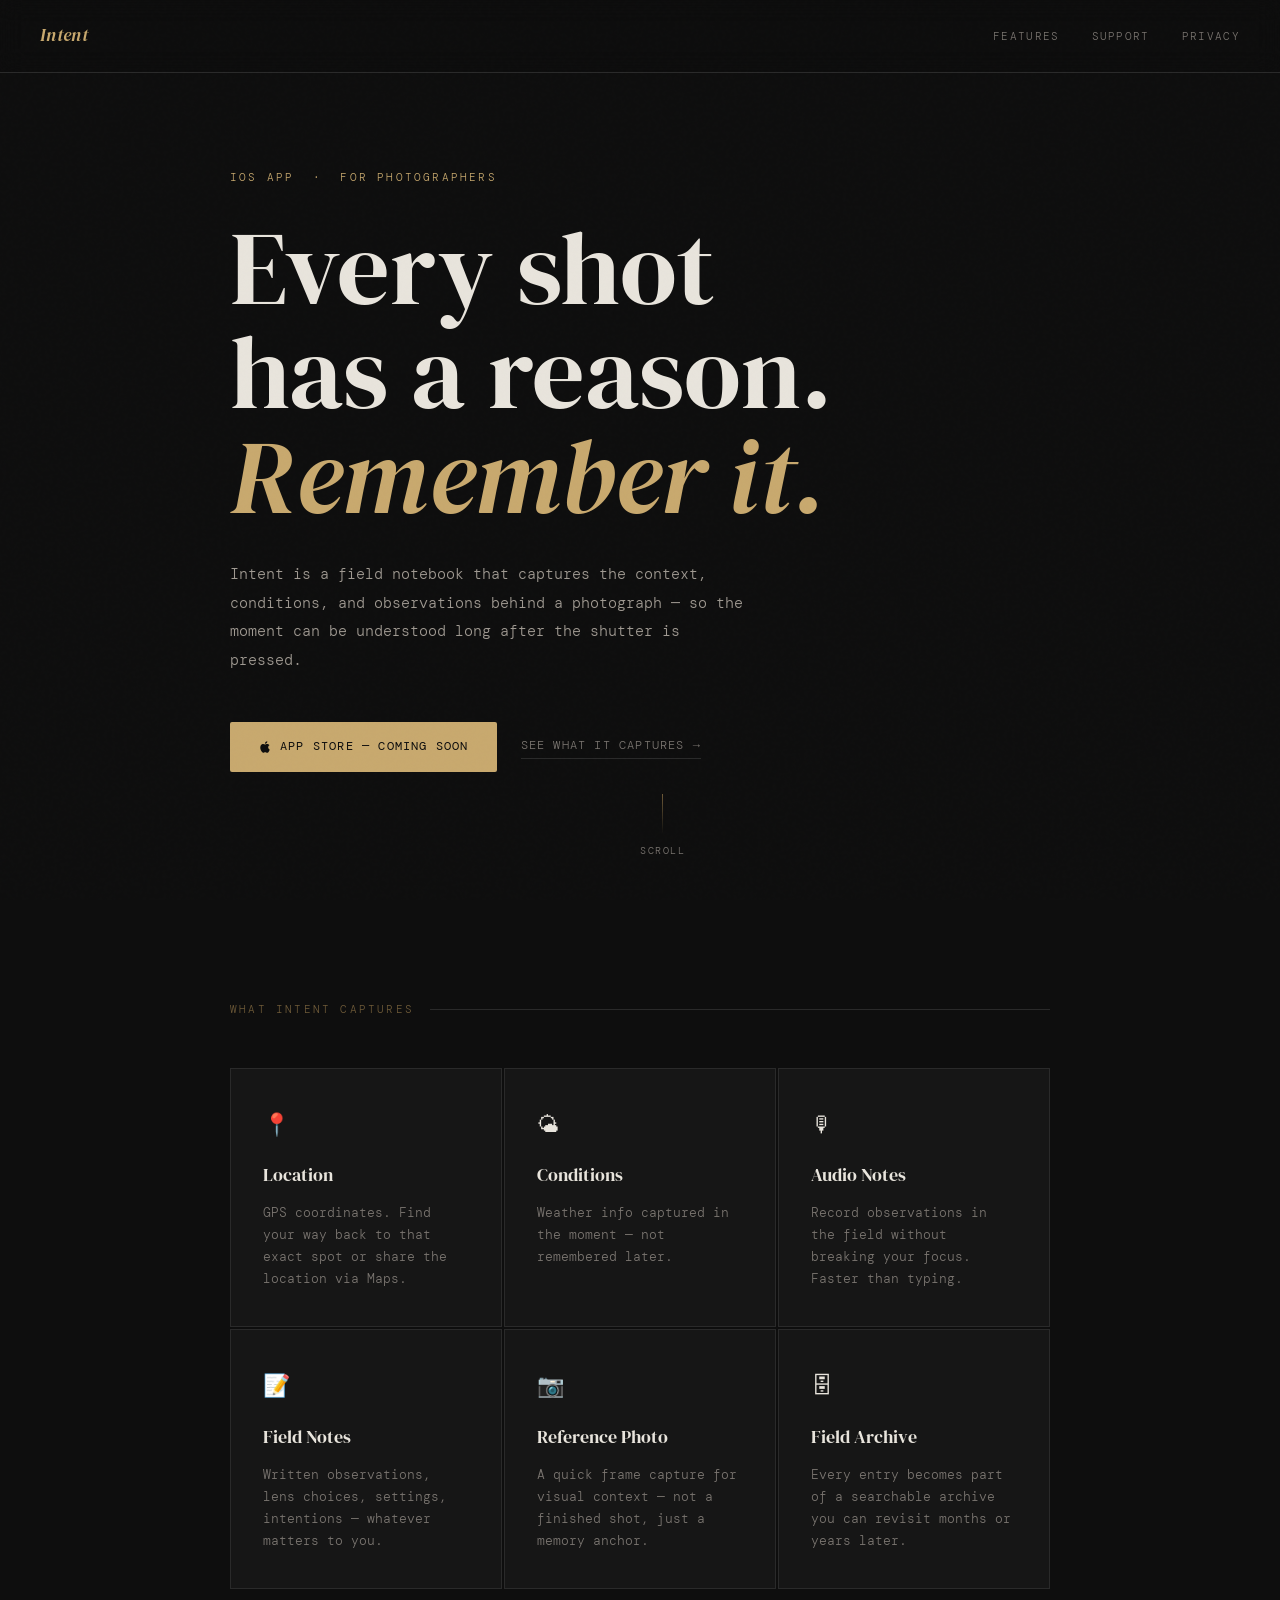
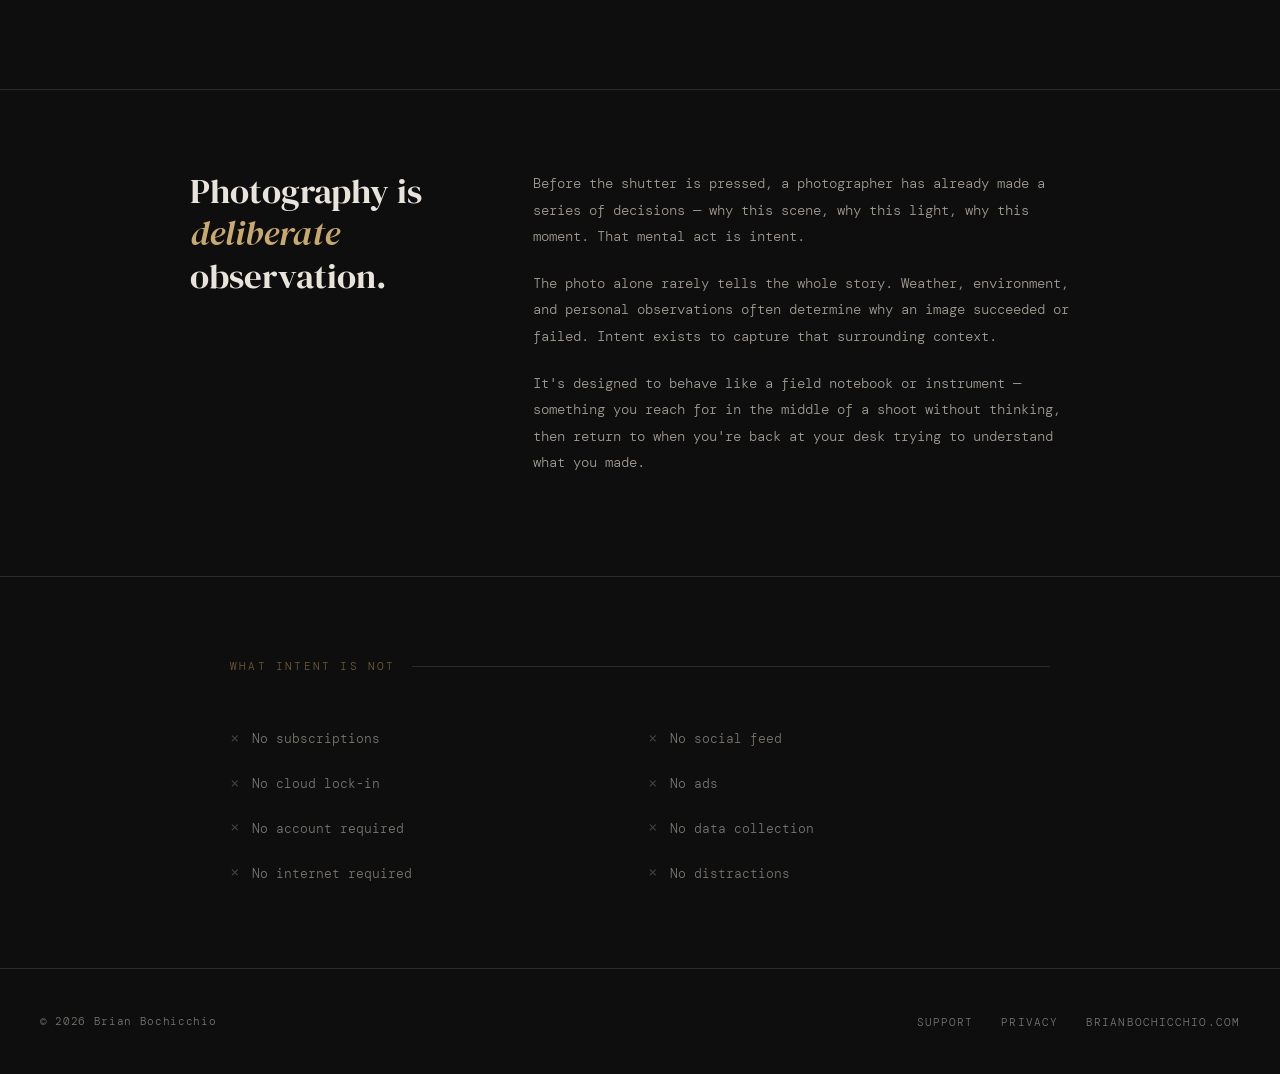
==== index.html @ 33f80969 "Initial commit" ====
<!DOCTYPE html>
<html lang="en">
<head>
  <meta charset="UTF-8" />
  <meta name="viewport" content="width=device-width, initial-scale=1.0" />
  <title>Intent — A Photographer's Companion</title>
  <meta name="description" content="Intent is a field notebook for photographers that captures the context, conditions, and observations behind a photograph." />
  <link rel="preconnect" href="https://fonts.googleapis.com" />
  <link rel="preconnect" href="https://fonts.gstatic.com" crossorigin />
  <link href="https://fonts.googleapis.com/css2?family=DM+Serif+Display:ital@0;1&family=DM+Mono:wght@300;400&display=swap" rel="stylesheet" />
  <link rel="stylesheet" href="style.css" />
</head>
<body>

  <nav>
    <a href="/" class="nav-logo"><em>Intent</em></a>
    <ul class="nav-links">
      <li><a href="#features">Features</a></li>
      <li><a href="support.html">Support</a></li>
      <li><a href="privacy.html">Privacy</a></li>
    </ul>
  </nav>

  <section class="hero">
    <p class="eyebrow">iOS App &nbsp;·&nbsp; For Photographers</p>
    <h1>Every shot<br>has a reason.<br><em>Remember it.</em></h1>
    <p class="hero-sub">Intent is a field notebook that captures the context, conditions, and observations behind a photograph — so the moment can be understood long after the shutter is pressed.</p>
    <div class="cta-row">
      <a href="#" class="btn-primary">
        <svg width="14" height="14" viewBox="0 0 24 24" fill="currentColor"><path d="M18.71 19.5c-.83 1.24-1.71 2.45-3.05 2.47-1.34.03-1.77-.79-3.29-.79-1.53 0-2 .77-3.27.82-1.31.05-2.3-1.32-3.14-2.53C4.25 17 2.94 12.45 4.7 9.39c.87-1.52 2.43-2.48 4.12-2.51 1.28-.02 2.5.87 3.29.87.78 0 2.26-1.07 3.8-.91.65.03 2.47.26 3.64 1.98-.09.06-2.17 1.28-2.15 3.81.03 3.02 2.65 4.03 2.68 4.04-.03.07-.42 1.44-1.38 2.83M13 3.5c.73-.83 1.94-1.46 2.94-1.5.13 1.17-.34 2.35-1.04 3.19-.69.85-1.83 1.51-2.95 1.42-.15-1.15.41-2.35 1.05-3.11z"/></svg>
        App Store — Coming Soon
      </a>
      <a href="#features" class="btn-ghost">See what it captures →</a>
    </div>
    <div class="scroll-hint">
      <div class="scroll-line"></div>
      <span>Scroll</span>
    </div>
  </section>

  <section class="section" id="features">
    <p class="section-label">What Intent captures</p>
    <div class="features-grid">
      <div class="feature">
        <span class="feature-icon">📍</span>
        <h3>Location</h3>
        <p>GPS coordinates. Find your way back to that exact spot or share the location via Maps. </p>
      </div>
      <div class="feature">
        <span class="feature-icon">🌤</span>
        <h3>Conditions</h3>
        <p>Weather info captured in the moment — not remembered later.</p>
      </div>
      <div class="feature">
        <span class="feature-icon">🎙</span>
        <h3>Audio Notes</h3>
        <p>Record observations in the field without breaking your focus. Faster than typing.</p>
      </div>
      <div class="feature">
        <span class="feature-icon">📝</span>
        <h3>Field Notes</h3>
        <p>Written observations, lens choices, settings, intentions — whatever matters to you.</p>
      </div>
      <div class="feature">
        <span class="feature-icon">📷</span>
        <h3>Reference Photo</h3>
        <p>A quick frame capture for visual context — not a finished shot, just a memory anchor.</p>
      </div>
      <div class="feature">
        <span class="feature-icon">🗄</span>
        <h3>Field Archive</h3>
        <p>Every entry becomes part of a searchable archive you can revisit months or years later.</p>
      </div>
    </div>
  </section>

  <div class="philosophy">
    <div class="philosophy-inner">
      <h2>Photography is<br><em>deliberate</em><br>observation.</h2>
      <div class="philosophy-body">
        <p>Before the shutter is pressed, a photographer has already made a series of decisions — why this scene, why this light, why this moment. That mental act is intent.</p>
        <p>The photo alone rarely tells the whole story. Weather, environment, and personal observations often determine why an image succeeded or failed. Intent exists to capture that surrounding context.</p>
        <p>It's designed to behave like a field notebook or instrument — something you reach for in the middle of a shoot without thinking, then return to when you're back at your desk trying to understand what you made.</p>
      </div>
    </div>
  </div>

  <div class="nobs">
    <p class="section-label">What Intent is not</p>
    <div class="nobs-grid">
      <div class="nobs-item">No subscriptions</div>
      <div class="nobs-item">No social feed</div>
      <div class="nobs-item">No cloud lock-in</div>
      <div class="nobs-item">No ads</div>
      <div class="nobs-item">No account required</div>
      <div class="nobs-item">No data collection</div>
      <div class="nobs-item">No internet required</div>
      <div class="nobs-item">No distractions</div>
    </div>
  </div>

  <footer>
    <span>© 2026 Brian Bochicchio</span>
    <ul class="footer-links">
      <li><a href="support.html">Support</a></li>
      <li><a href="privacy.html">Privacy</a></li>
      <li><a href="https://brianbochicchio.com">brianbochicchio.com</a></li>
    </ul>
  </footer>

</body>
</html>
---- style.css ----
/* =========================================================
   style.css — Intent App
   ========================================================= */

/* Reset */
*, *::before, *::after { box-sizing: border-box; margin: 0; padding: 0; }

/* Tokens */
:root {
  --bg:         #0e0e0e;
  --surface:    #161616;
  --border:     #2a2a2a;
  --text:       #e8e4dc;
  --muted:      #7a7570;
  --accent:     #c8a96e;
  --accent-dim: #6e5a38;
}

html { scroll-behavior: smooth; }

body {
  background: var(--bg);
  color: var(--text);
  font-family: 'DM Mono', monospace;
  font-weight: 300;
  font-size: 14px;
  line-height: 1.8;
  min-height: 100vh;
  overflow-x: hidden;
}

/* Grain overlay */
body::before {
  content: '';
  position: fixed;
  inset: 0;
  background-image: url("data:image/svg+xml,%3Csvg viewBox='0 0 256 256' xmlns='http://www.w3.org/2000/svg'%3E%3Cfilter id='n'%3E%3CfeTurbulence type='fractalNoise' baseFrequency='0.9' numOctaves='4' stitchTiles='stitch'/%3E%3C/filter%3E%3Crect width='100%25' height='100%25' filter='url(%23n)' opacity='0.04'/%3E%3C/svg%3E");
  pointer-events: none;
  z-index: 999;
  opacity: 0.35;
}

/* Navigation */
nav {
  position: fixed;
  top: 0; left: 0; right: 0;
  z-index: 100;
  display: flex;
  justify-content: space-between;
  align-items: center;
  padding: 20px 40px;
  background: rgba(14,14,14,0.85);
  backdrop-filter: blur(12px);
  border-bottom: 1px solid var(--border);
}

.nav-logo {
  font-family: 'DM Serif Display', serif;
  font-size: 1.1rem;
  color: var(--text);
  text-decoration: none;
  letter-spacing: 0.02em;
}

.nav-logo em { font-style: italic; color: var(--accent); }

.nav-links {
  display: flex;
  gap: 32px;
  list-style: none;
}

.nav-links a {
  font-size: 11px;
  letter-spacing: 0.12em;
  text-transform: uppercase;
  color: var(--muted);
  text-decoration: none;
  transition: color 0.2s;
}

.nav-links a:hover { color: var(--accent); }

/* Animations */
@keyframes fadeUp {
  from { opacity: 0; transform: translateY(16px); }
  to   { opacity: 1; transform: translateY(0); }
}

@keyframes scrollPulse {
  0%, 100% { opacity: 0.3; transform: scaleY(1); }
  50%       { opacity: 1;   transform: scaleY(1.1); }
}


/* =========================================================
   Homepage (index.html)
   ========================================================= */

.hero {
  position: relative;
  min-height: 100vh;
  display: flex;
  flex-direction: column;
  justify-content: center;
  padding: 120px 40px 80px;
  max-width: 900px;
  margin: 0 auto;
}

.hero .eyebrow {
  font-size: 11px;
  letter-spacing: 0.2em;
  text-transform: uppercase;
  color: var(--accent);
  margin-bottom: 28px;
  animation: fadeUp 0.6s ease both;
}

.hero h1 {
  font-family: 'DM Serif Display', serif;
  font-size: clamp(3rem, 9vw, 6.5rem);
  font-weight: 400;
  line-height: 1.0;
  margin-bottom: 32px;
  animation: fadeUp 0.6s 0.1s ease both;
}

.hero h1 em {
  font-style: italic;
  color: var(--accent);
  display: block;
}

.hero-sub {
  font-size: 15px;
  color: #a09a92;
  max-width: 520px;
  line-height: 1.9;
  margin-bottom: 48px;
  animation: fadeUp 0.6s 0.2s ease both;
}

.cta-row {
  display: flex;
  align-items: center;
  gap: 24px;
  flex-wrap: wrap;
  animation: fadeUp 0.6s 0.3s ease both;
}

.btn-primary {
  display: inline-flex;
  align-items: center;
  gap: 8px;
  background: var(--accent);
  color: #0e0e0e;
  font-family: 'DM Mono', monospace;
  font-size: 12px;
  font-weight: 400;
  letter-spacing: 0.1em;
  text-transform: uppercase;
  text-decoration: none;
  padding: 14px 28px;
  border-radius: 2px;
  transition: background 0.2s, transform 0.15s;
}

.btn-primary:hover {
  background: #d4b87a;
  transform: translateY(-1px);
}

.btn-ghost {
  font-size: 12px;
  letter-spacing: 0.1em;
  text-transform: uppercase;
  color: var(--muted);
  text-decoration: none;
  border-bottom: 1px solid var(--border);
  padding-bottom: 2px;
  transition: color 0.2s, border-color 0.2s;
}

.btn-ghost:hover {
  color: var(--text);
  border-color: var(--muted);
}

.scroll-hint {
  position: absolute;
  bottom: 40px;
  left: 50%;
  transform: translateX(-50%);
  display: flex;
  flex-direction: column;
  align-items: center;
  gap: 8px;
  animation: fadeUp 0.6s 0.6s ease both;
}

.scroll-hint span {
  font-size: 10px;
  letter-spacing: 0.16em;
  text-transform: uppercase;
  color: var(--muted);
}

.scroll-line {
  width: 1px;
  height: 40px;
  background: linear-gradient(to bottom, var(--accent-dim), transparent);
  animation: scrollPulse 2s ease-in-out infinite;
}

.section {
  max-width: 900px;
  margin: 0 auto;
  padding: 100px 40px;
}

.section-label {
  font-size: 11px;
  letter-spacing: 0.2em;
  text-transform: uppercase;
  color: var(--accent-dim);
  margin-bottom: 48px;
  display: flex;
  align-items: center;
  gap: 16px;
}

.section-label::after {
  content: '';
  flex: 1;
  height: 1px;
  background: var(--border);
}

.features-grid {
  display: grid;
  grid-template-columns: repeat(auto-fit, minmax(240px, 1fr));
  gap: 2px;
}

.feature {
  background: var(--surface);
  padding: 36px 32px;
  border: 1px solid var(--border);
  transition: border-color 0.2s;
}

.feature:hover { border-color: var(--accent-dim); }

.feature-icon {
  font-size: 22px;
  margin-bottom: 16px;
  display: block;
}

.feature h3 {
  font-family: 'DM Serif Display', serif;
  font-size: 1.1rem;
  font-weight: 400;
  margin-bottom: 10px;
  color: var(--text);
}

.feature p {
  font-size: 13px;
  color: var(--muted);
  line-height: 1.7;
}

.philosophy {
  border-top: 1px solid var(--border);
  border-bottom: 1px solid var(--border);
  padding: 80px 40px;
}

.philosophy-inner {
  max-width: 900px;
  margin: 0 auto;
  display: grid;
  grid-template-columns: 1fr 2fr;
  gap: 64px;
  align-items: start;
}

.philosophy h2 {
  font-family: 'DM Serif Display', serif;
  font-size: 2.2rem;
  font-weight: 400;
  line-height: 1.2;
  color: var(--text);
  position: sticky;
  top: 100px;
}

.philosophy h2 em {
  font-style: italic;
  color: var(--accent);
}

.philosophy-body p {
  color: #a09a92;
  font-size: 14px;
  line-height: 1.9;
  margin-bottom: 20px;
}

.nobs {
  max-width: 900px;
  margin: 0 auto;
  padding: 80px 40px;
}

.nobs-grid {
  display: grid;
  grid-template-columns: repeat(2, 1fr);
  gap: 16px;
  margin-top: 40px;
}

.nobs-item {
  display: flex;
  align-items: center;
  gap: 12px;
  font-size: 13px;
  color: var(--muted);
}

.nobs-item::before {
  content: '×';
  color: #4a4540;
  font-size: 16px;
  flex-shrink: 0;
}

body > footer {
  border-top: 1px solid var(--border);
  padding: 40px;
  display: flex;
  justify-content: space-between;
  align-items: center;
  flex-wrap: wrap;
  gap: 16px;
  max-width: 100%;
}

.footer-links {
  display: flex;
  gap: 28px;
  list-style: none;
}

.footer-links a {
  font-size: 11px;
  letter-spacing: 0.1em;
  text-transform: uppercase;
  color: var(--muted);
  text-decoration: none;
  transition: color 0.2s;
}

.footer-links a:hover { color: var(--accent); }

body > footer span {
  font-size: 11px;
  color: var(--muted);
  letter-spacing: 0.06em;
}


/* =========================================================
   Inner pages — Support & Privacy (shared)
   ========================================================= */

.wrap { max-width: 680px; margin: 0 auto; padding: 120px 32px 120px; }

.wrap header { margin-bottom: 64px; animation: fadeUp 0.6s ease both; }

.wrap .eyebrow {
  font-size: 11px;
  letter-spacing: 0.18em;
  text-transform: uppercase;
  color: var(--accent);
  margin-bottom: 20px;
}

.wrap h1 {
  font-family: 'DM Serif Display', serif;
  font-size: clamp(2.2rem, 6vw, 3.4rem);
  font-weight: 400;
  line-height: 1.1;
  margin-bottom: 24px;
}

.wrap h1 em { font-style: italic; color: var(--accent); }

.rule { border: none; border-top: 1px solid var(--border); margin: 48px 0; }

.wrap p { color: #c4bfb7; margin-bottom: 12px; }

.wrap p:last-child { margin-bottom: 0; }

.wrap > footer {
  margin-top: 80px;
  padding-top: 32px;
  border-top: 1px solid var(--border);
  display: flex;
  justify-content: space-between;
  align-items: center;
  flex-wrap: wrap;
  gap: 12px;
}

.wrap > footer span { font-size: 11px; color: var(--muted); letter-spacing: 0.08em; }

.wrap > footer a {
  font-size: 11px;
  color: var(--muted);
  text-decoration: none;
  letter-spacing: 0.08em;
  transition: color 0.2s;
}

.wrap > footer a:hover { color: var(--accent); }


/* =========================================================
   Support page (support.html)
   ========================================================= */

.faq-section { margin-bottom: 48px; animation: fadeUp 0.5s ease both; }
.faq-section:nth-child(2) { animation-delay: 0.08s; }
.faq-section:nth-child(3) { animation-delay: 0.14s; }
.faq-section:nth-child(4) { animation-delay: 0.20s; }
.faq-section:nth-child(5) { animation-delay: 0.26s; }

.faq-label {
  font-size: 11px;
  letter-spacing: 0.18em;
  text-transform: uppercase;
  color: var(--accent-dim);
  margin-bottom: 20px;
  display: flex;
  align-items: center;
  gap: 12px;
}

.faq-label::after { content: ''; flex: 1; height: 1px; background: var(--border); }

.faq-item {
  border: 1px solid var(--border);
  background: var(--surface);
  margin-bottom: 2px;
  overflow: hidden;
}

.faq-q {
  width: 100%;
  background: none;
  border: none;
  color: var(--text);
  font-family: 'DM Mono', monospace;
  font-size: 13px;
  font-weight: 400;
  text-align: left;
  padding: 20px 24px;
  cursor: pointer;
  display: flex;
  justify-content: space-between;
  align-items: center;
  gap: 16px;
  transition: color 0.2s;
}

.faq-q:hover { color: var(--accent); }

.faq-q .chevron {
  font-size: 10px;
  color: var(--accent-dim);
  transition: transform 0.25s;
  flex-shrink: 0;
}

.faq-item.open .chevron { transform: rotate(180deg); }

.faq-a {
  max-height: 0;
  overflow: hidden;
  transition: max-height 0.3s ease, padding 0.3s ease;
  padding: 0 24px;
}

.faq-item.open .faq-a {
  max-height: 300px;
  padding: 0 24px 20px;
}

.faq-a p { font-size: 13px; color: var(--muted); }

.contact-card {
  background: var(--surface);
  border: 1px solid var(--border);
  border-left: 3px solid var(--accent);
  padding: 32px;
  border-radius: 2px;
  margin-top: 48px;
  animation: fadeUp 0.5s 0.3s ease both;
}

.contact-card h2 {
  font-family: 'DM Serif Display', serif;
  font-size: 1.3rem;
  font-weight: 400;
  color: var(--text);
  margin-bottom: 12px;
}

.contact-card p { font-size: 13px; color: var(--muted); margin-bottom: 20px; }

.btn-contact {
  display: inline-block;
  background: var(--accent);
  color: #0e0e0e;
  font-family: 'DM Mono', monospace;
  font-size: 12px;
  letter-spacing: 0.1em;
  text-transform: uppercase;
  text-decoration: none;
  padding: 12px 24px;
  border-radius: 2px;
  transition: background 0.2s;
}

.btn-contact:hover { background: #d4b87a; }


/* =========================================================
   Privacy page (privacy.html)
   ========================================================= */

.meta {
  font-size: 12px;
  color: var(--muted);
  letter-spacing: 0.06em;
  border-left: 2px solid var(--accent-dim);
  padding-left: 14px;
}

.wrap section { margin-bottom: 48px; animation: fadeUp 0.5s ease both; }
.wrap section:nth-child(2) { animation-delay: 0.08s; }
.wrap section:nth-child(3) { animation-delay: 0.14s; }
.wrap section:nth-child(4) { animation-delay: 0.20s; }
.wrap section:nth-child(5) { animation-delay: 0.26s; }
.wrap section:nth-child(6) { animation-delay: 0.32s; }
.wrap section:nth-child(7) { animation-delay: 0.38s; }

.wrap h2 {
  font-family: 'DM Serif Display', serif;
  font-size: 1.25rem;
  font-weight: 400;
  color: var(--accent);
  margin-bottom: 14px;
  display: flex;
  align-items: center;
  gap: 10px;
}

.wrap h2::before {
  content: '';
  display: inline-block;
  width: 6px;
  height: 6px;
  background: var(--accent);
  border-radius: 50%;
  flex-shrink: 0;
}

.callout {
  background: var(--surface);
  border: 1px solid var(--border);
  border-left: 3px solid var(--accent);
  padding: 20px 24px;
  margin: 20px 0;
  border-radius: 2px;
}

.callout p { color: var(--text); font-size: 13px; }

.pill-list { display: flex; flex-wrap: wrap; gap: 8px; margin-top: 14px; }

.pill {
  background: var(--surface);
  border: 1px solid var(--border);
  padding: 5px 14px;
  border-radius: 100px;
  font-size: 12px;
  color: var(--muted);
  letter-spacing: 0.04em;
}

.contact-block {
  background: var(--surface);
  border: 1px solid var(--border);
  padding: 28px;
  border-radius: 4px;
  display: flex;
  align-items: center;
  justify-content: space-between;
  gap: 20px;
  flex-wrap: wrap;
}

.contact-block p { margin: 0; font-size: 13px; color: var(--muted); }

.contact-block a {
  color: var(--accent);
  text-decoration: none;
  font-size: 13px;
  letter-spacing: 0.06em;
  border-bottom: 1px solid var(--accent-dim);
  padding-bottom: 2px;
  transition: color 0.2s, border-color 0.2s;
}

.contact-block a:hover { color: var(--text); border-color: var(--text); }

.inline-link {
  color: var(--accent);
  text-decoration: none;
  border-bottom: 1px solid var(--accent-dim);
}


/* =========================================================
   Responsive
   ========================================================= */

@media (max-width: 640px) {
  nav { padding: 16px 20px; }
  .nav-links { gap: 20px; }
  .hero { padding: 100px 20px 60px; }
  .section { padding: 60px 20px; }
  .philosophy { padding: 60px 20px; }
  .philosophy-inner { grid-template-columns: 1fr; gap: 32px; }
  .philosophy h2 { position: static; }
  .nobs { padding: 60px 20px; }
  .nobs-grid { grid-template-columns: 1fr; }
  body > footer { padding: 32px 20px; flex-direction: column; align-items: flex-start; }
}

@media (max-width: 480px) {
  nav { padding: 16px 20px; }
  .nav-links { gap: 20px; }
  .wrap { padding: 90px 20px 80px; }
  .contact-block { flex-direction: column; align-items: flex-start; }
}
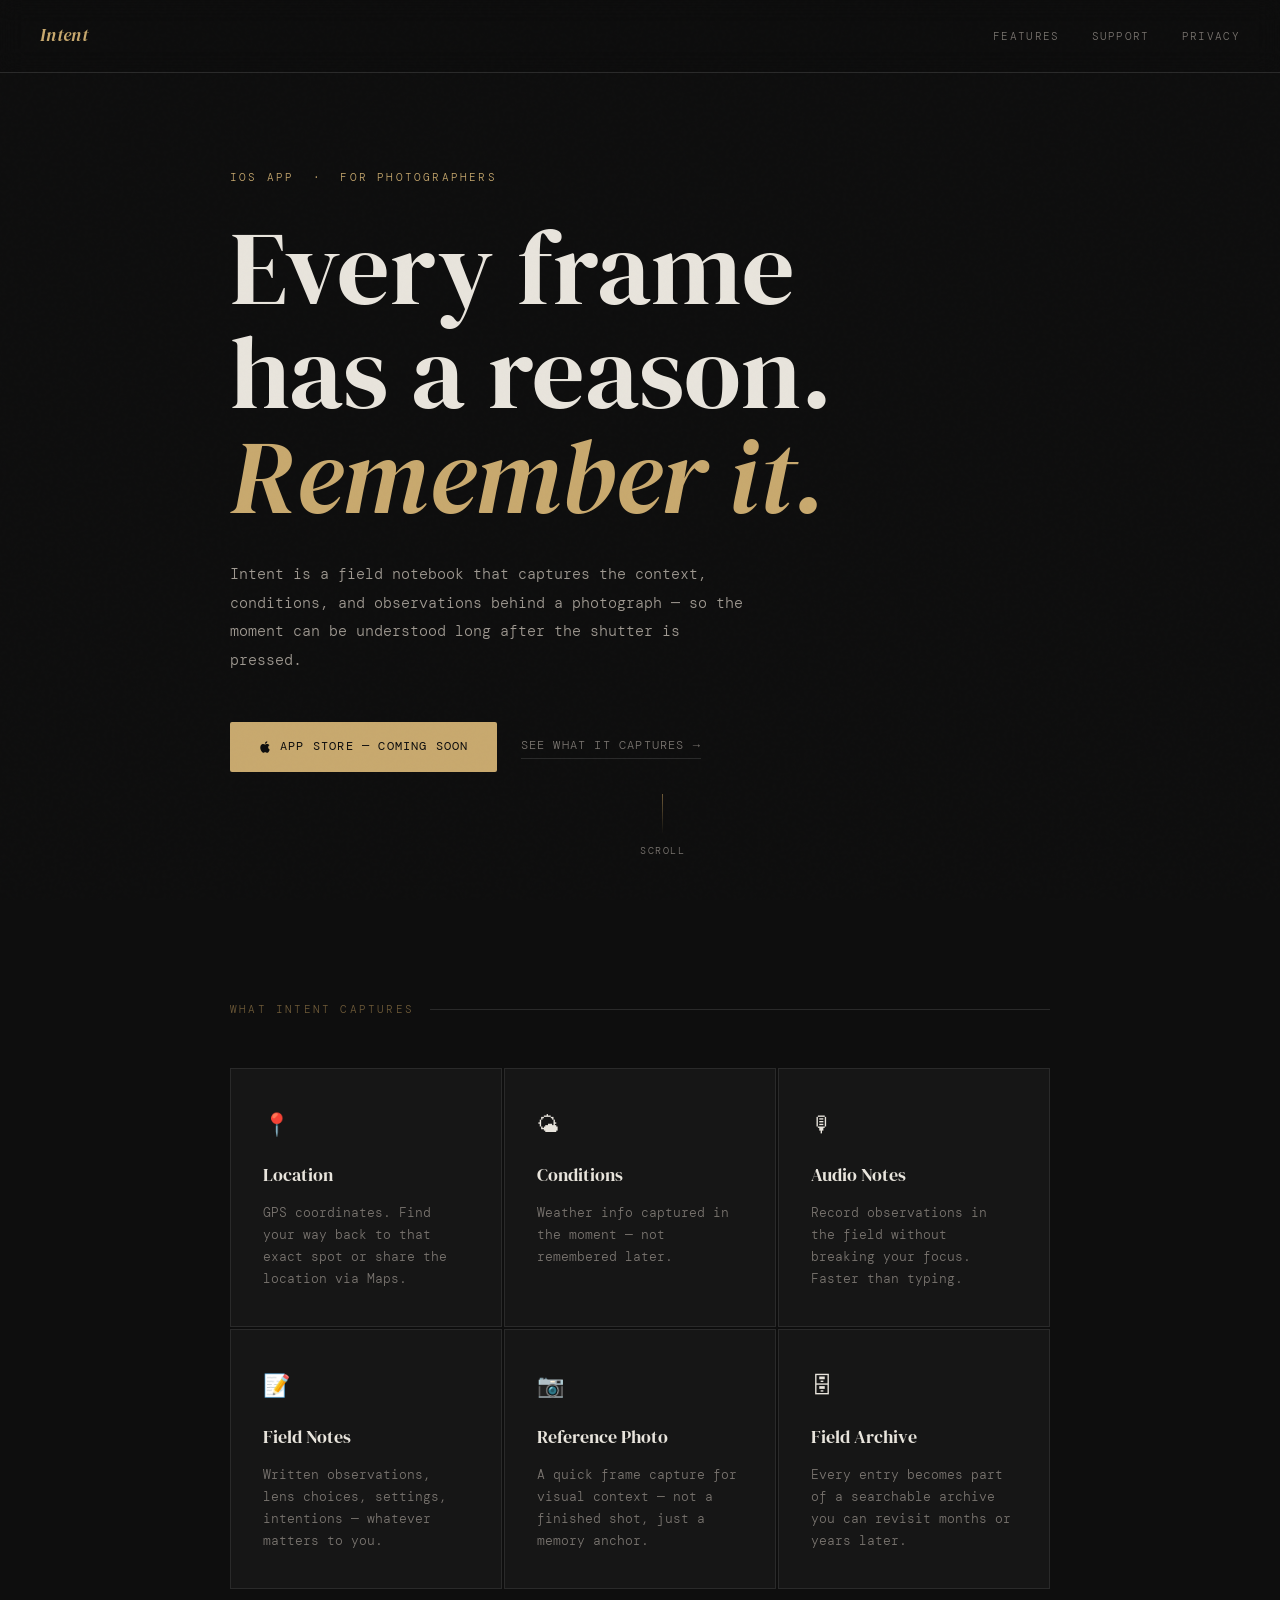
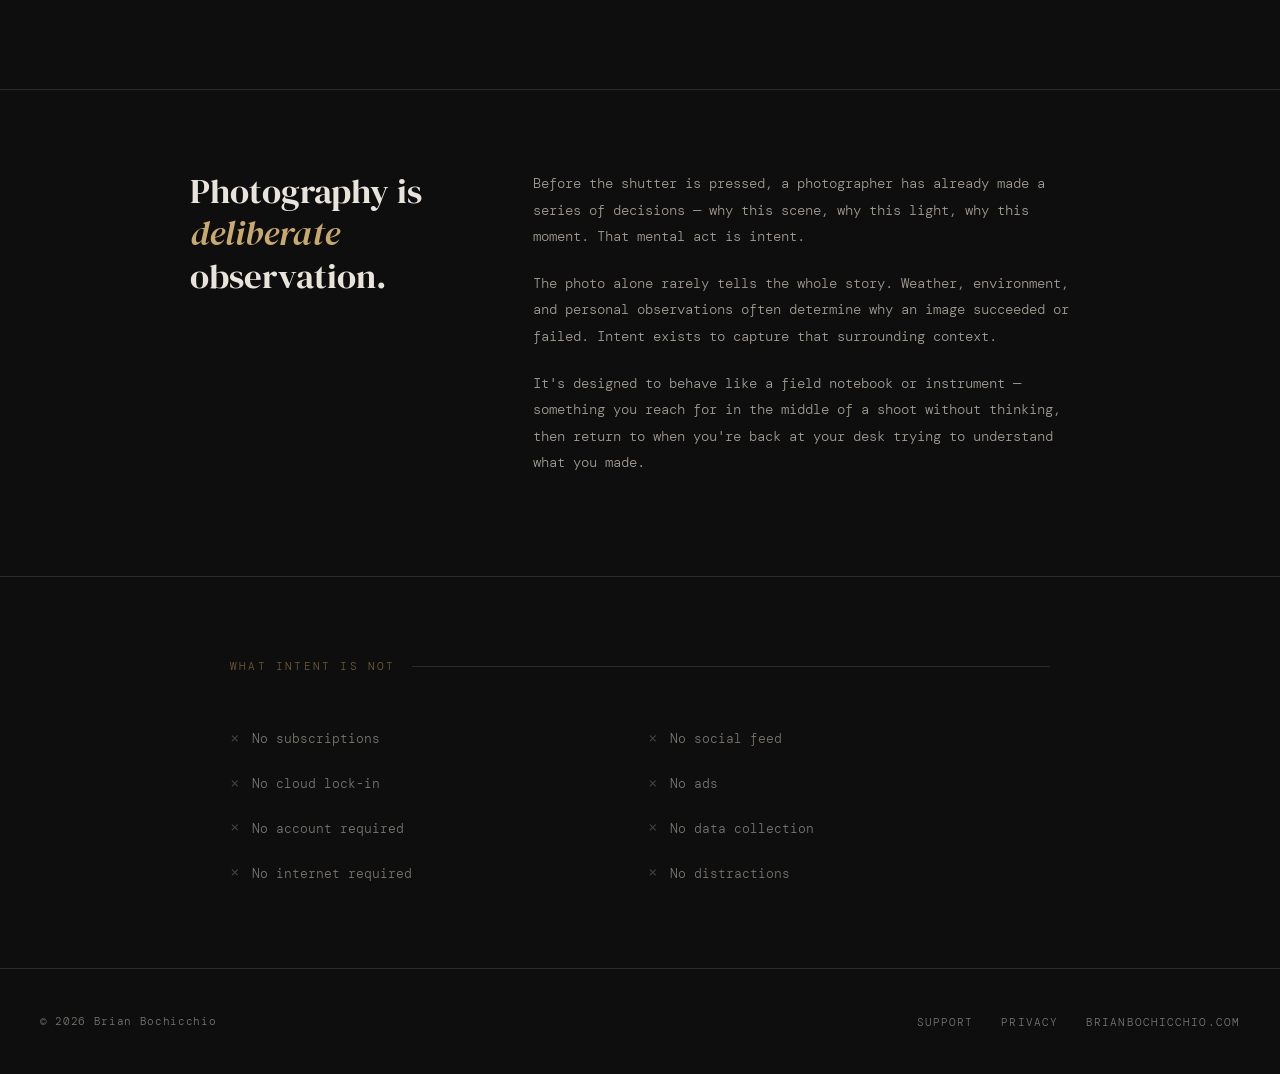
==== commit e839ee1f: "Update index.html" ====
--- a/index.html
+++ b/index.html
@@ -3,7 +3,7 @@
 <head>
   <meta charset="UTF-8" />
   <meta name="viewport" content="width=device-width, initial-scale=1.0" />
-  <title>Intent — A Photographer's Companion</title>
+  <title>Intent Photo Notes</title>
   <meta name="description" content="Intent is a field notebook for photographers that captures the context, conditions, and observations behind a photograph." />
   <link rel="preconnect" href="https://fonts.googleapis.com" />
   <link rel="preconnect" href="https://fonts.gstatic.com" crossorigin />
@@ -23,7 +23,7 @@
 
   <section class="hero">
     <p class="eyebrow">iOS App &nbsp;·&nbsp; For Photographers</p>
-    <h1>Every shot<br>has a reason.<br><em>Remember it.</em></h1>
+    <h1>Every frame<br>has a reason.<br><em>Remember it.</em></h1>
     <p class="hero-sub">Intent is a field notebook that captures the context, conditions, and observations behind a photograph — so the moment can be understood long after the shutter is pressed.</p>
     <div class="cta-row">
       <a href="#" class="btn-primary">
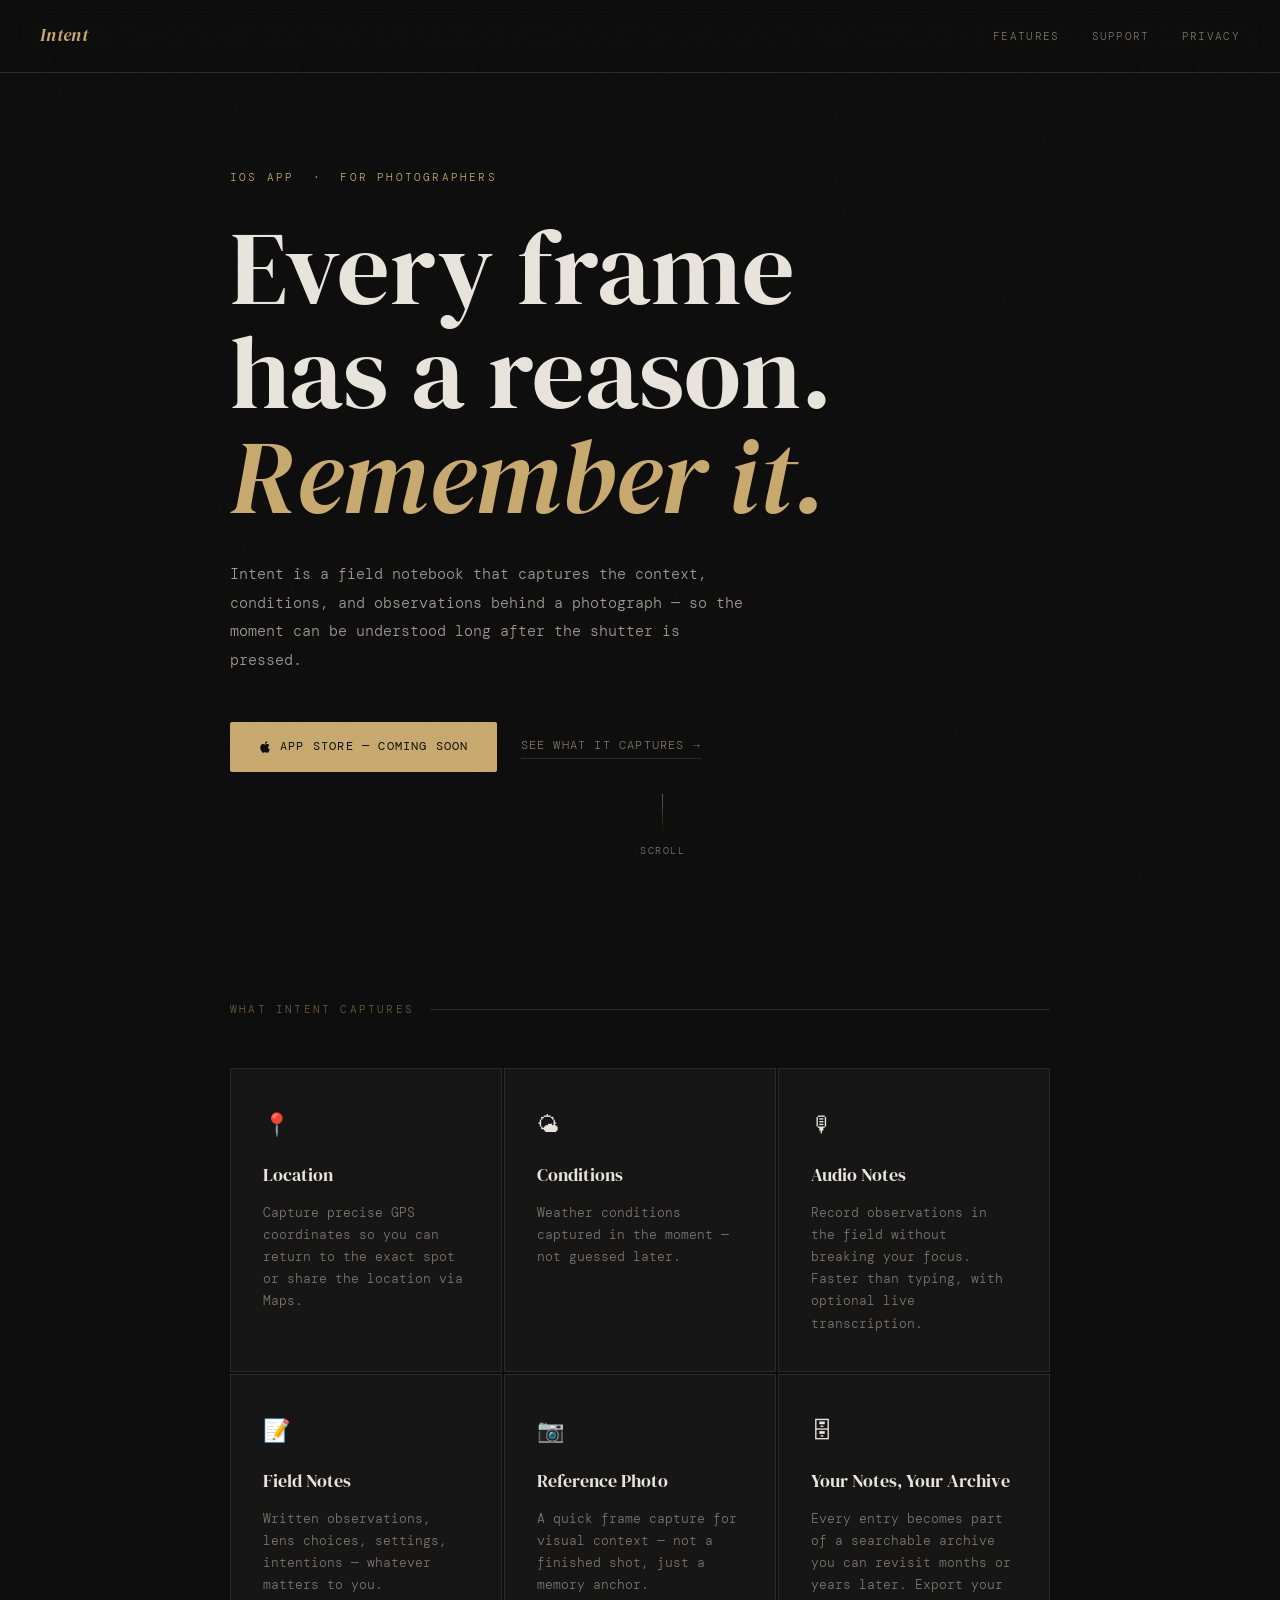
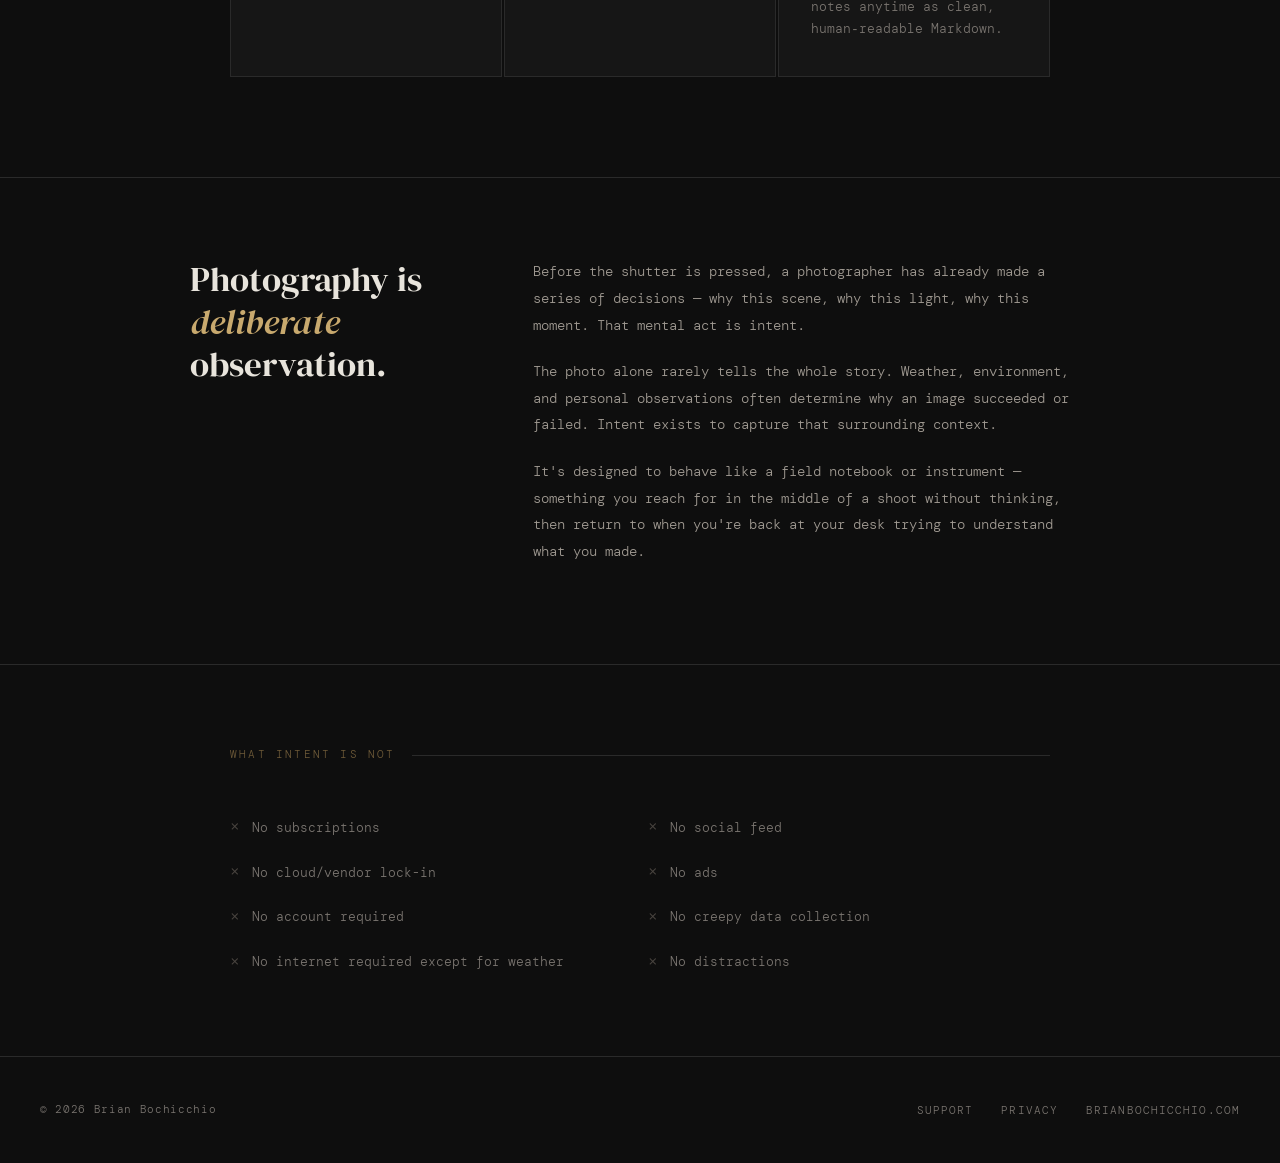
==== commit 0fb79f15: "Cleanup content" ====
--- a/index.html
+++ b/index.html
@@ -44,17 +44,17 @@
       <div class="feature">
         <span class="feature-icon">📍</span>
         <h3>Location</h3>
-        <p>GPS coordinates. Find your way back to that exact spot or share the location via Maps. </p>
+        <p>Capture precise GPS coordinates so you can return to the exact spot or share the location via Maps.</p>
       </div>
       <div class="feature">
         <span class="feature-icon">🌤</span>
         <h3>Conditions</h3>
-        <p>Weather info captured in the moment — not remembered later.</p>
+        <p>Weather conditions captured in the moment — not guessed later.</p>
       </div>
       <div class="feature">
         <span class="feature-icon">🎙</span>
         <h3>Audio Notes</h3>
-        <p>Record observations in the field without breaking your focus. Faster than typing.</p>
+        <p>Record observations in the field without breaking your focus. Faster than typing, with optional live transcription.</p>
       </div>
       <div class="feature">
         <span class="feature-icon">📝</span>
@@ -68,8 +68,8 @@
       </div>
       <div class="feature">
         <span class="feature-icon">🗄</span>
-        <h3>Field Archive</h3>
-        <p>Every entry becomes part of a searchable archive you can revisit months or years later.</p>
+        <h3>Your Notes, Your Archive</h3>
+        <p>Every entry becomes part of a searchable archive you can revisit months or years later. Export your notes anytime as clean, human‑readable Markdown.</p>
       </div>
     </div>
   </section>
@@ -90,11 +90,11 @@
     <div class="nobs-grid">
       <div class="nobs-item">No subscriptions</div>
       <div class="nobs-item">No social feed</div>
-      <div class="nobs-item">No cloud lock-in</div>
+      <div class="nobs-item">No cloud/vendor lock-in</div>
       <div class="nobs-item">No ads</div>
       <div class="nobs-item">No account required</div>
-      <div class="nobs-item">No data collection</div>
-      <div class="nobs-item">No internet required</div>
+      <div class="nobs-item">No creepy data collection</div>
+      <div class="nobs-item">No internet required except for weather</div>
       <div class="nobs-item">No distractions</div>
     </div>
   </div>
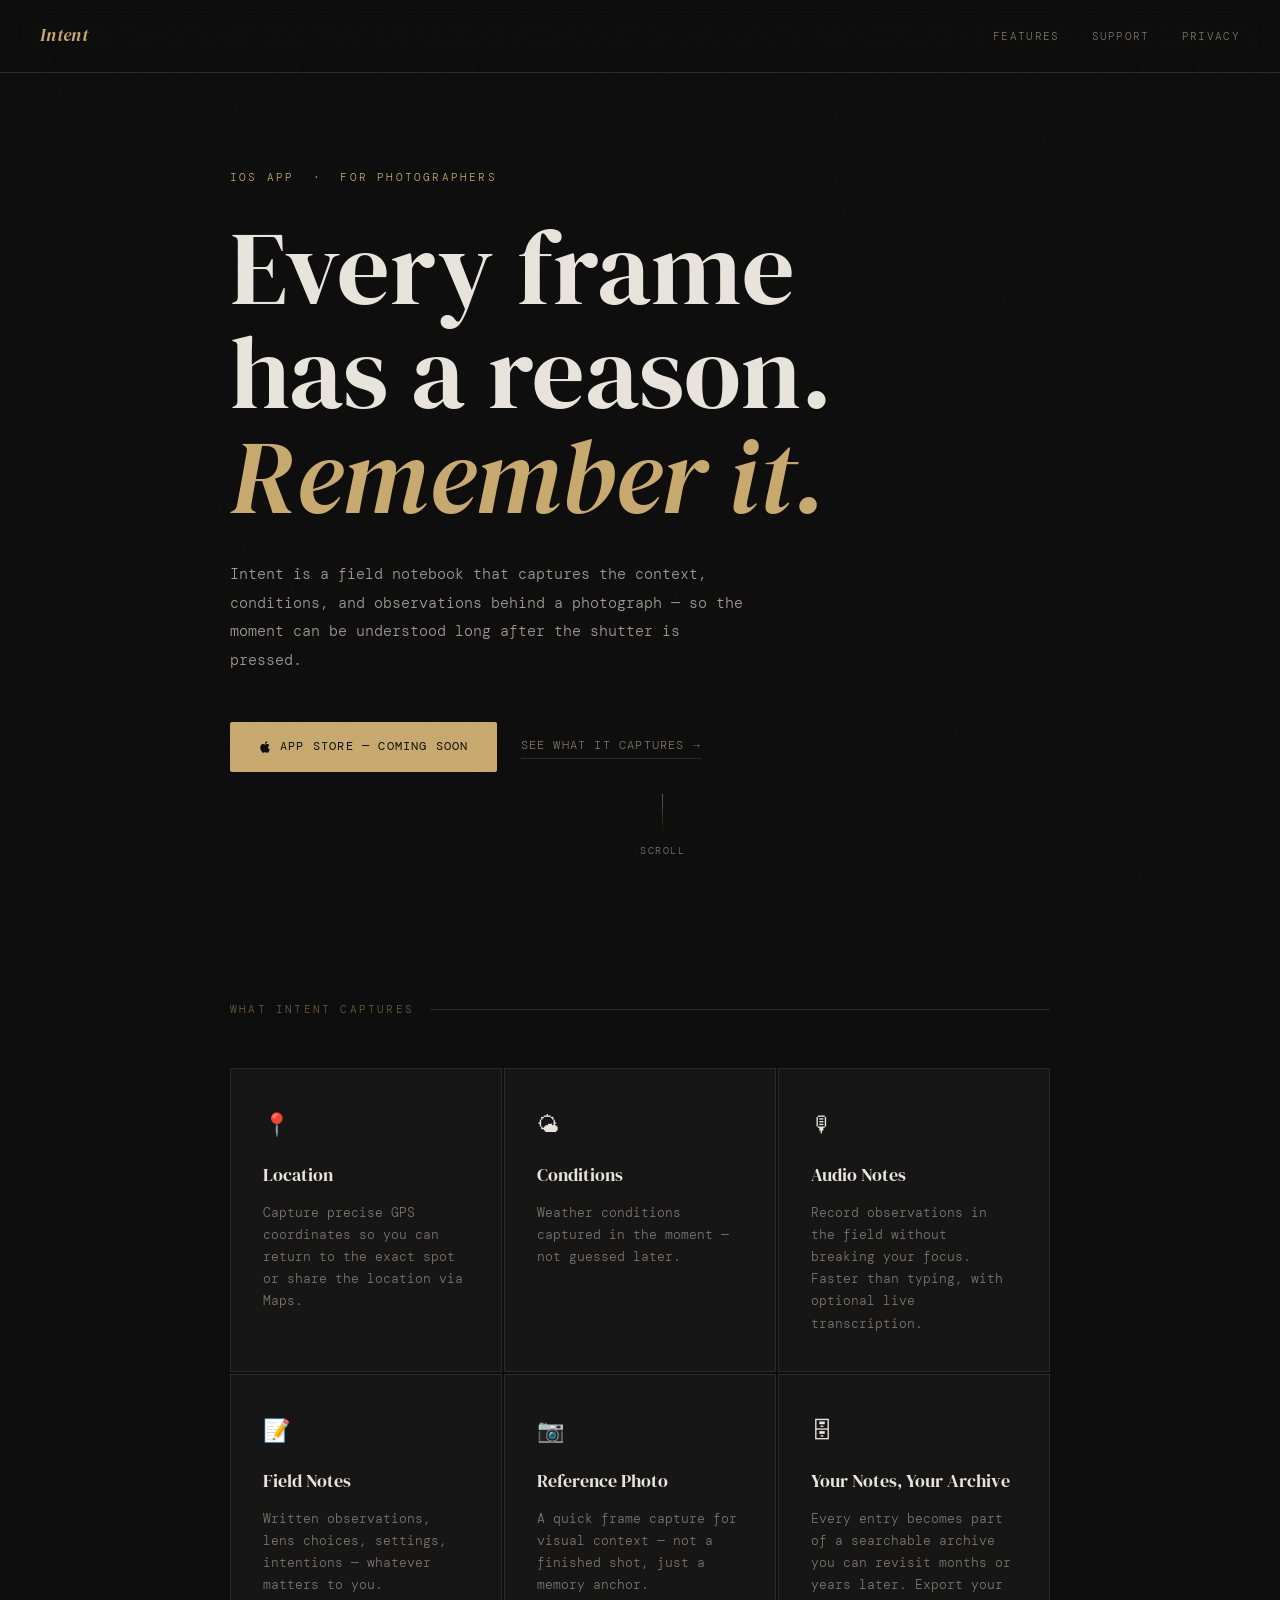
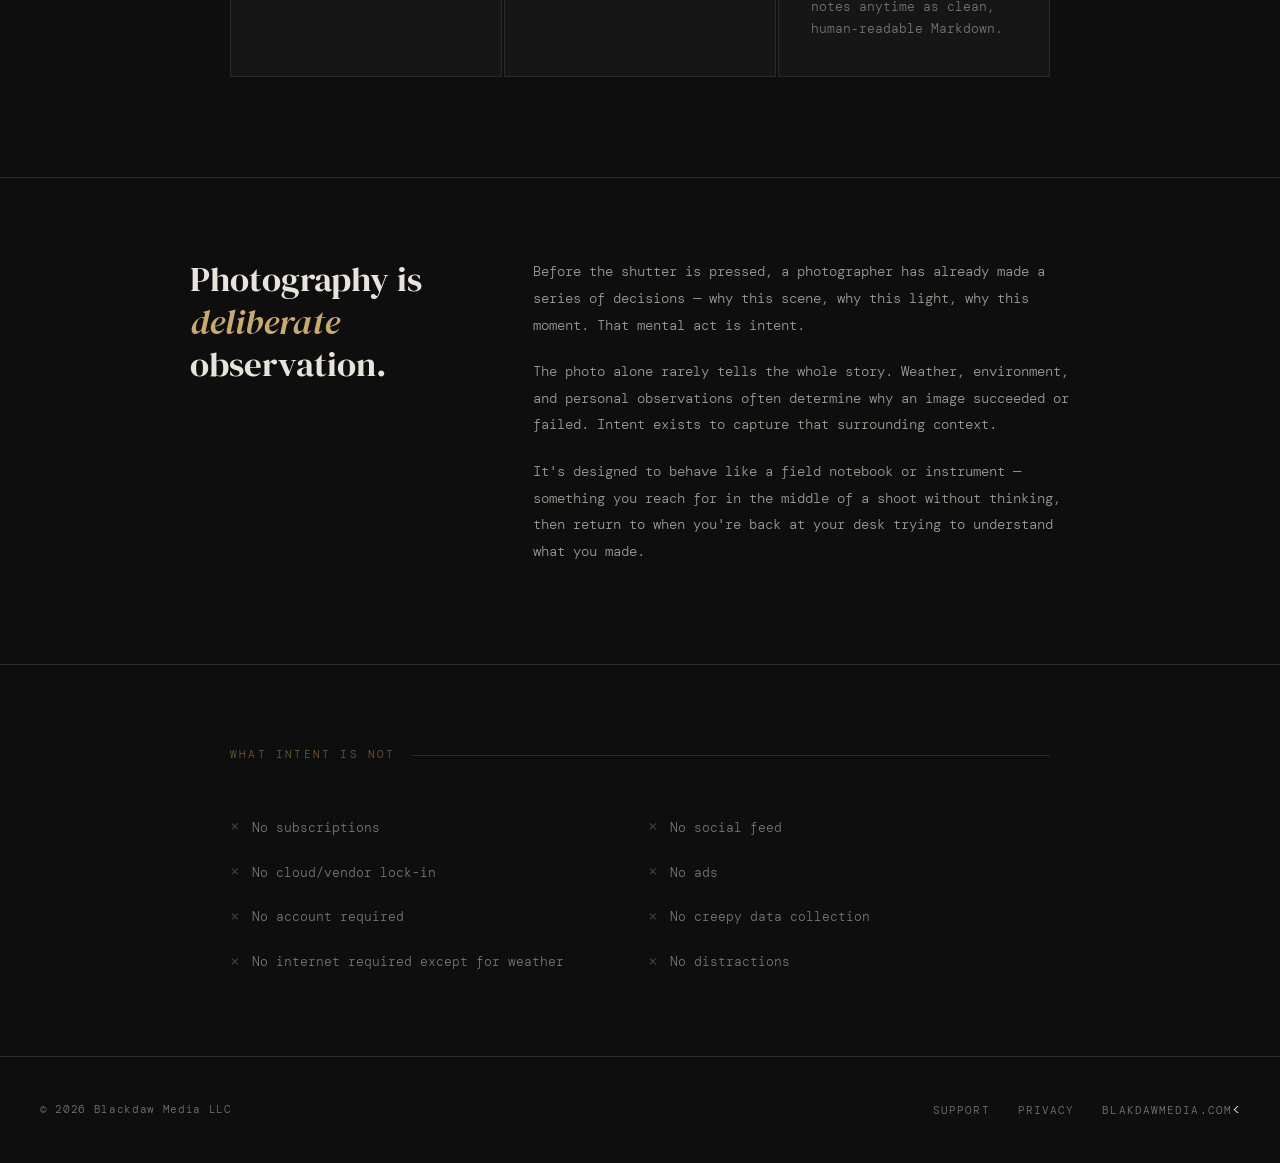
==== commit ed139073: "URL updates in prep for LLC" ====
--- a/index.html
+++ b/index.html
@@ -100,11 +100,11 @@
   </div>
 
   <footer>
-    <span>© 2026 Brian Bochicchio</span>
+    <span>© 2026 Blackdaw Media LLC</span>
     <ul class="footer-links">
       <li><a href="support.html">Support</a></li>
       <li><a href="privacy.html">Privacy</a></li>
-      <li><a href="https://brianbochicchio.com">brianbochicchio.com</a></li>
+      <li><a href="https://blackdawmedia.com">blakdawmedia.com</a><</li>
     </ul>
   </footer>
 
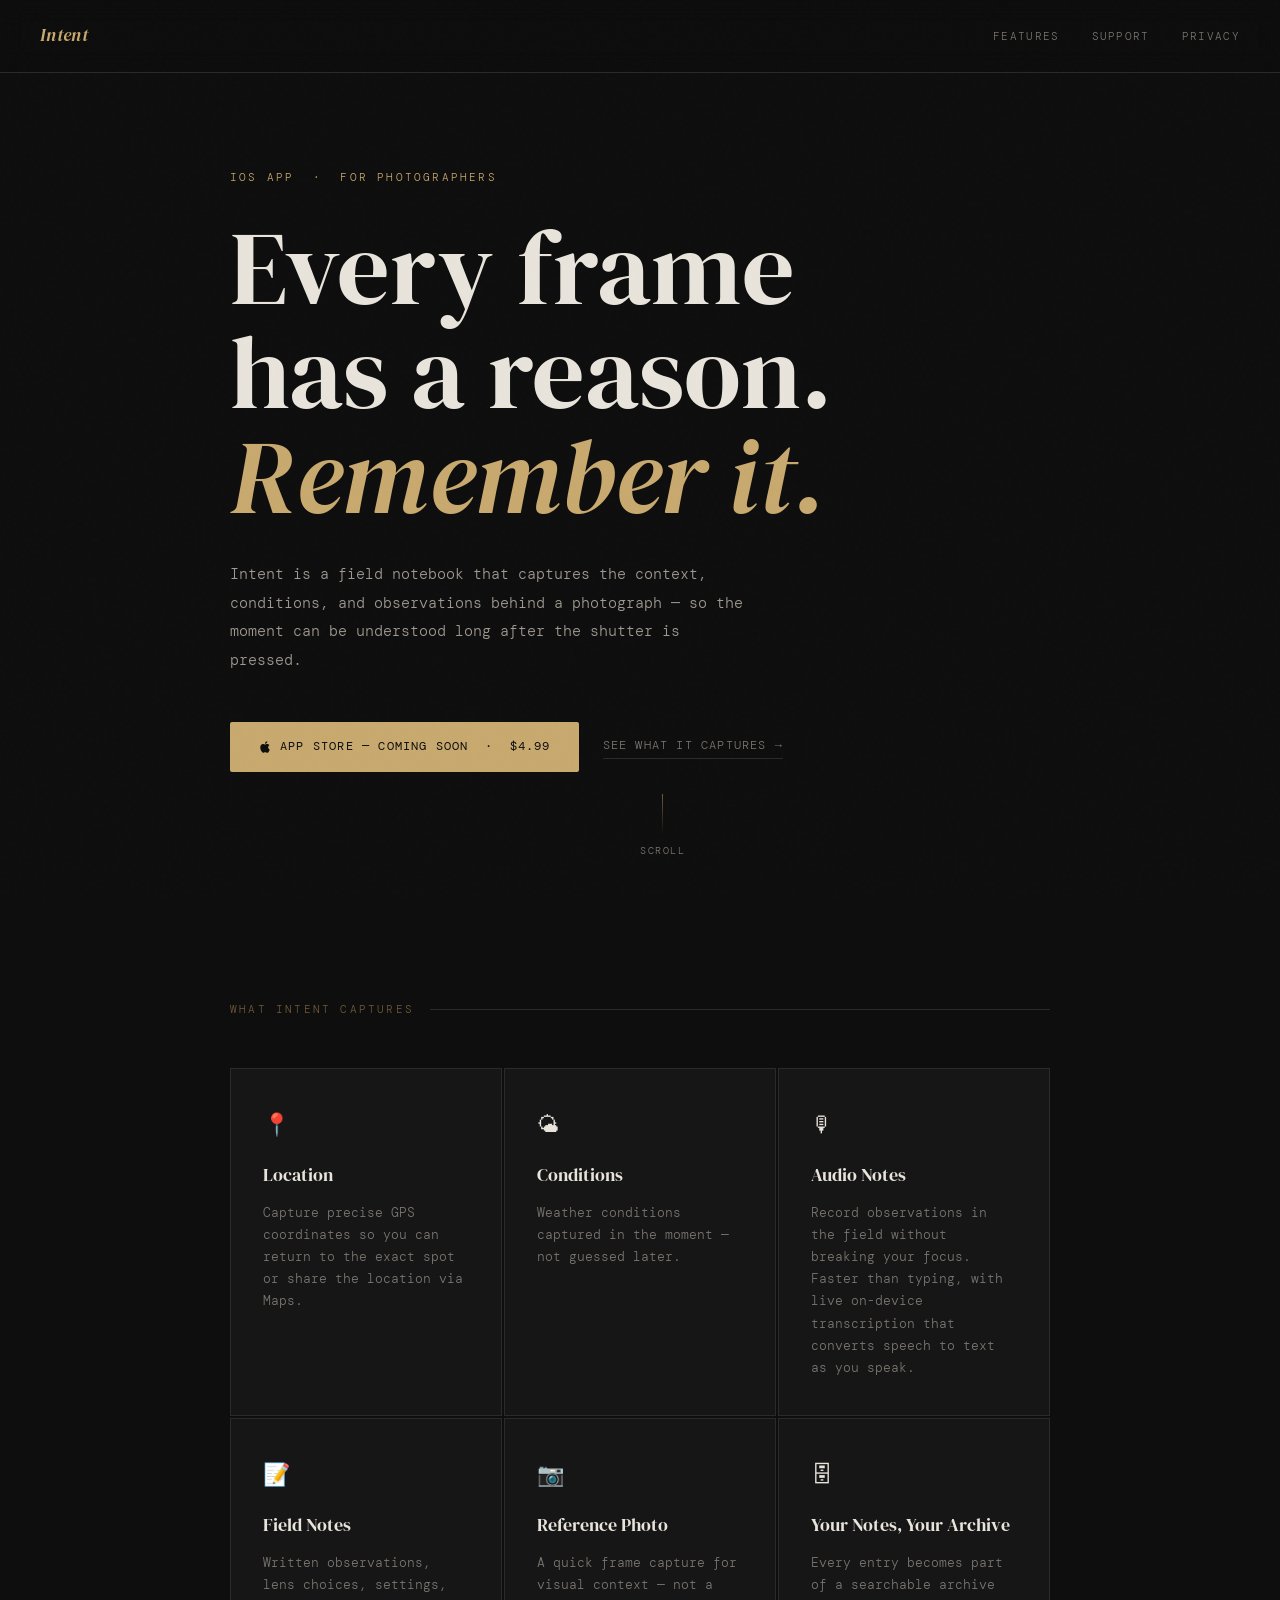
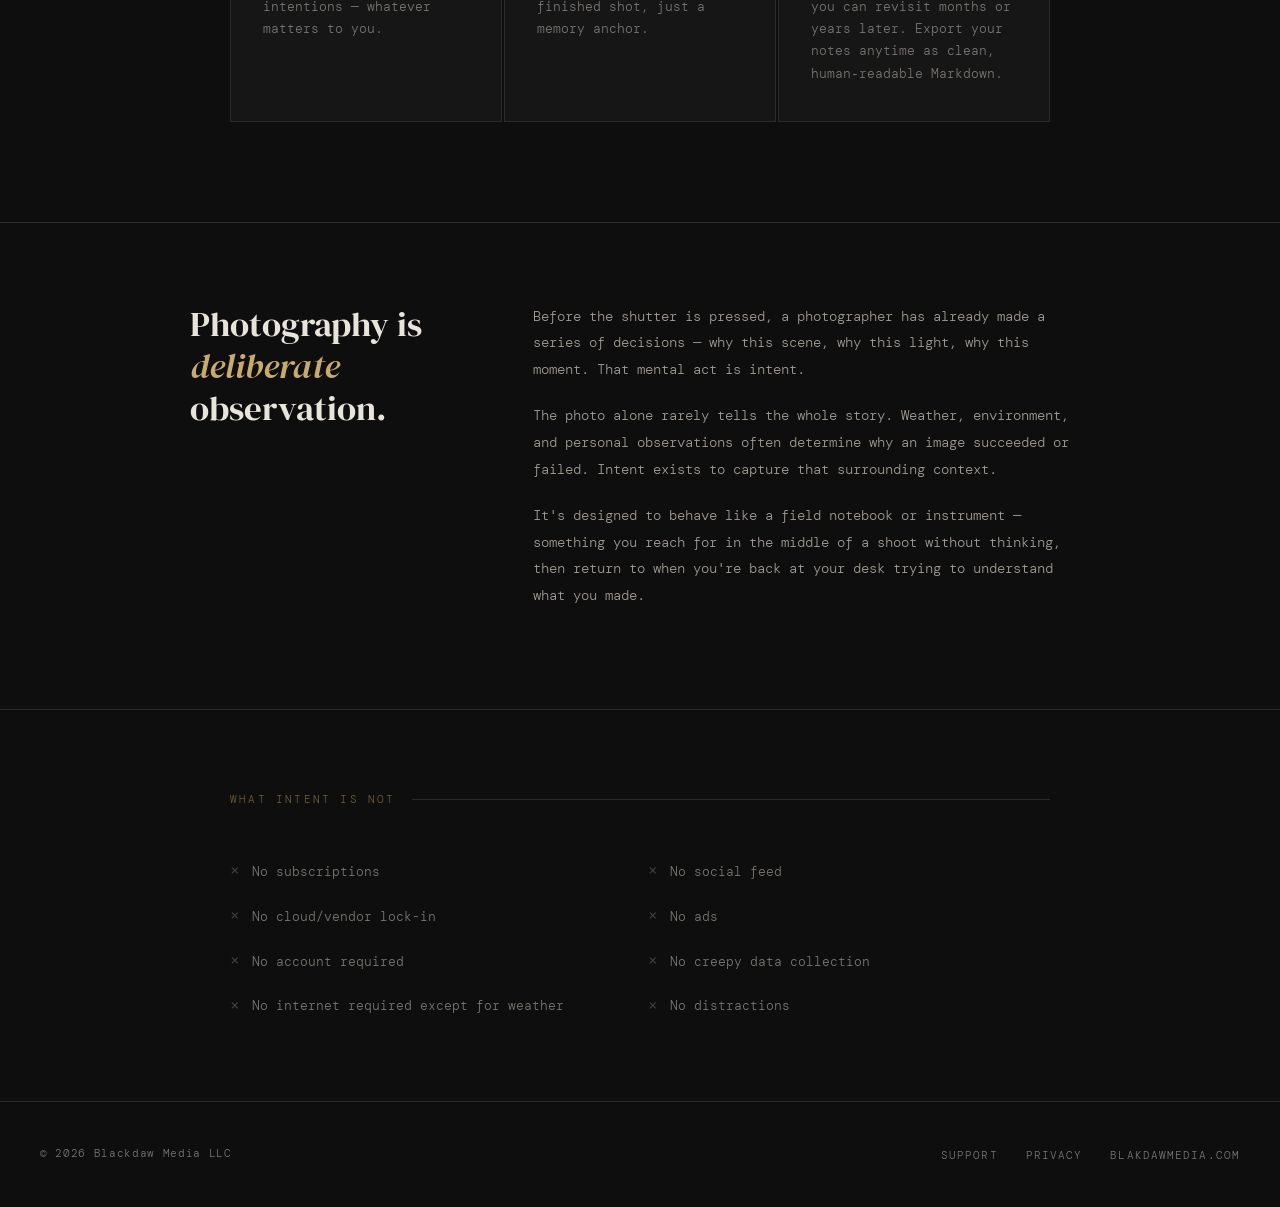
==== commit 1c263f09: "Fixed footer and corrected text." ====
--- a/index.html
+++ b/index.html
@@ -28,7 +28,7 @@
     <div class="cta-row">
       <a href="#" class="btn-primary">
         <svg width="14" height="14" viewBox="0 0 24 24" fill="currentColor"><path d="M18.71 19.5c-.83 1.24-1.71 2.45-3.05 2.47-1.34.03-1.77-.79-3.29-.79-1.53 0-2 .77-3.27.82-1.31.05-2.3-1.32-3.14-2.53C4.25 17 2.94 12.45 4.7 9.39c.87-1.52 2.43-2.48 4.12-2.51 1.28-.02 2.5.87 3.29.87.78 0 2.26-1.07 3.8-.91.65.03 2.47.26 3.64 1.98-.09.06-2.17 1.28-2.15 3.81.03 3.02 2.65 4.03 2.68 4.04-.03.07-.42 1.44-1.38 2.83M13 3.5c.73-.83 1.94-1.46 2.94-1.5.13 1.17-.34 2.35-1.04 3.19-.69.85-1.83 1.51-2.95 1.42-.15-1.15.41-2.35 1.05-3.11z"/></svg>
-        App Store — Coming Soon
+        App Store — Coming Soon &nbsp;·&nbsp; $4.99
       </a>
       <a href="#features" class="btn-ghost">See what it captures →</a>
     </div>
@@ -54,7 +54,7 @@
       <div class="feature">
         <span class="feature-icon">🎙</span>
         <h3>Audio Notes</h3>
-        <p>Record observations in the field without breaking your focus. Faster than typing, with optional live transcription.</p>
+        <p>Record observations in the field without breaking your focus. Faster than typing, with live on-device transcription that converts speech to text as you speak.</p>
       </div>
       <div class="feature">
         <span class="feature-icon">📝</span>
@@ -104,9 +104,9 @@
     <ul class="footer-links">
       <li><a href="support.html">Support</a></li>
       <li><a href="privacy.html">Privacy</a></li>
-      <li><a href="https://blackdawmedia.com">blakdawmedia.com</a><</li>
+      <li><a href="https://blackdawmedia.com">blakdawmedia.com</a></li>
     </ul>
   </footer>
 
 </body>
-</html>
+</html>
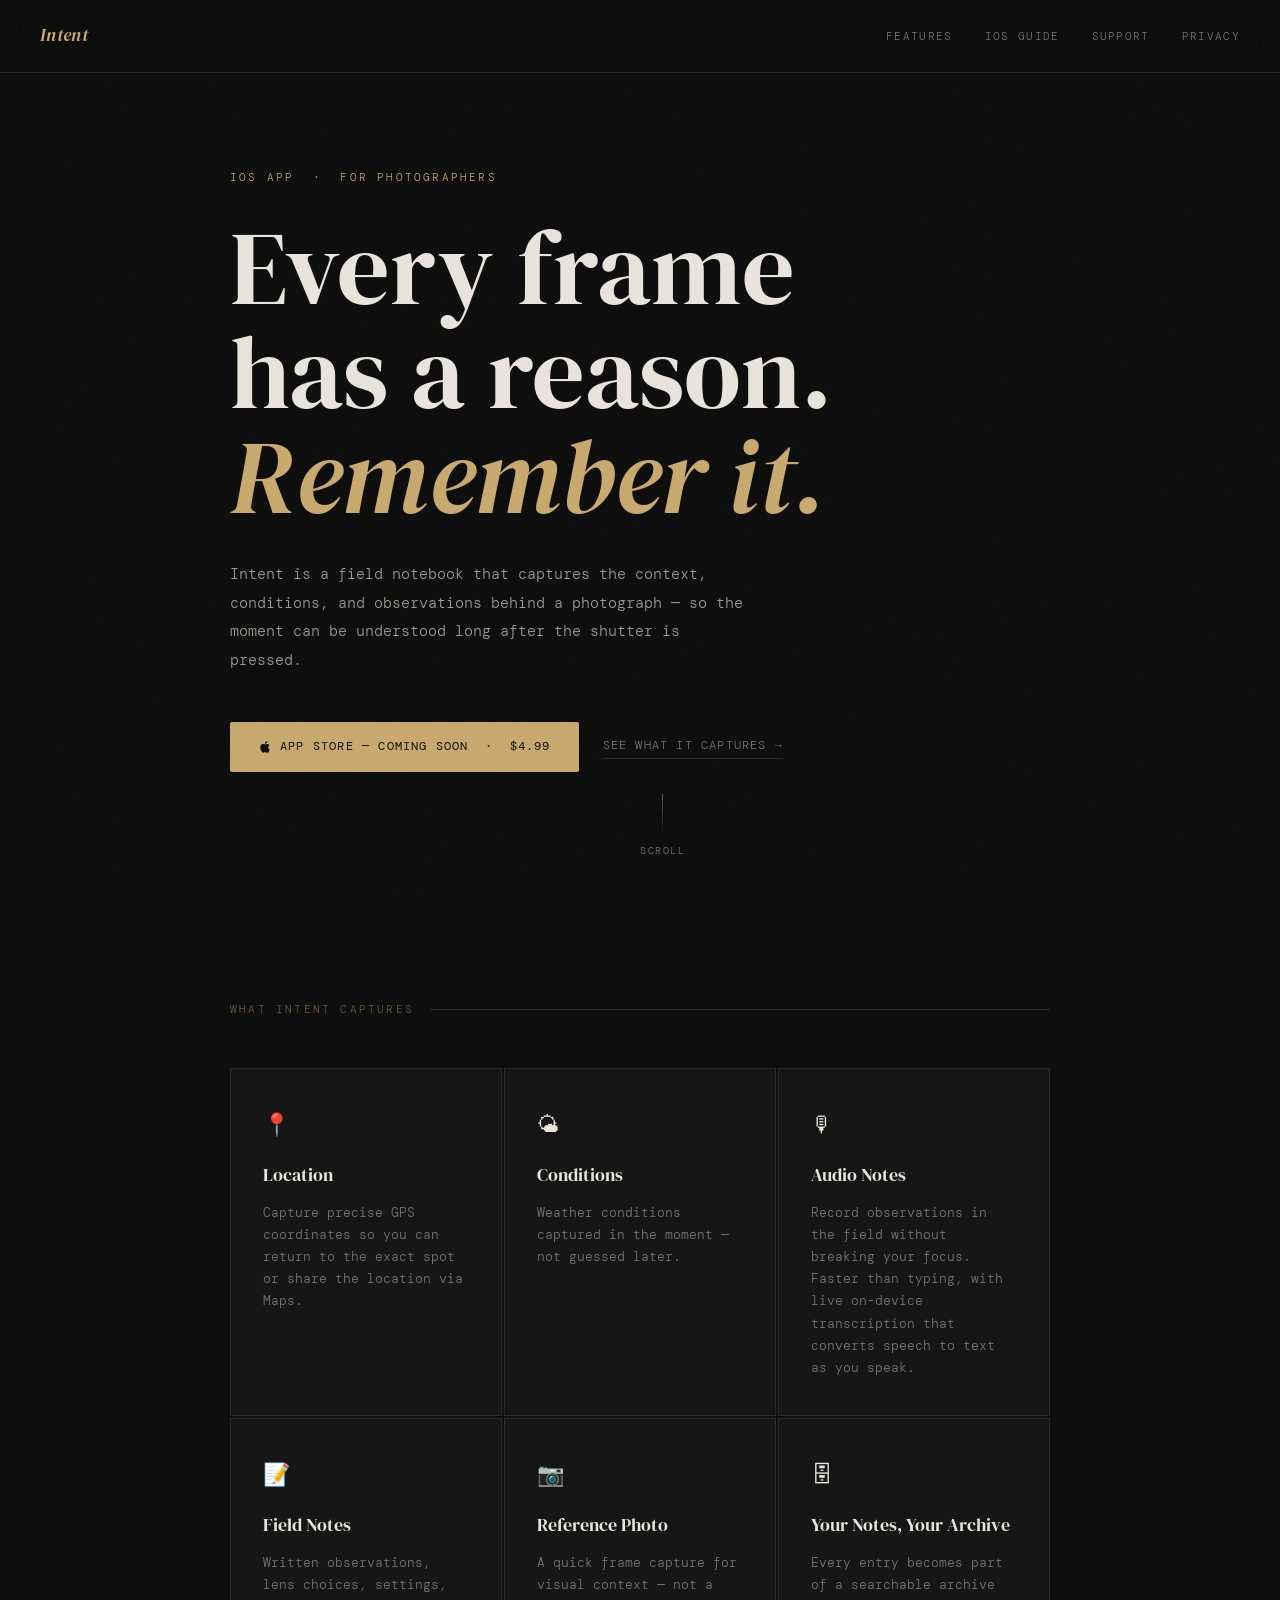
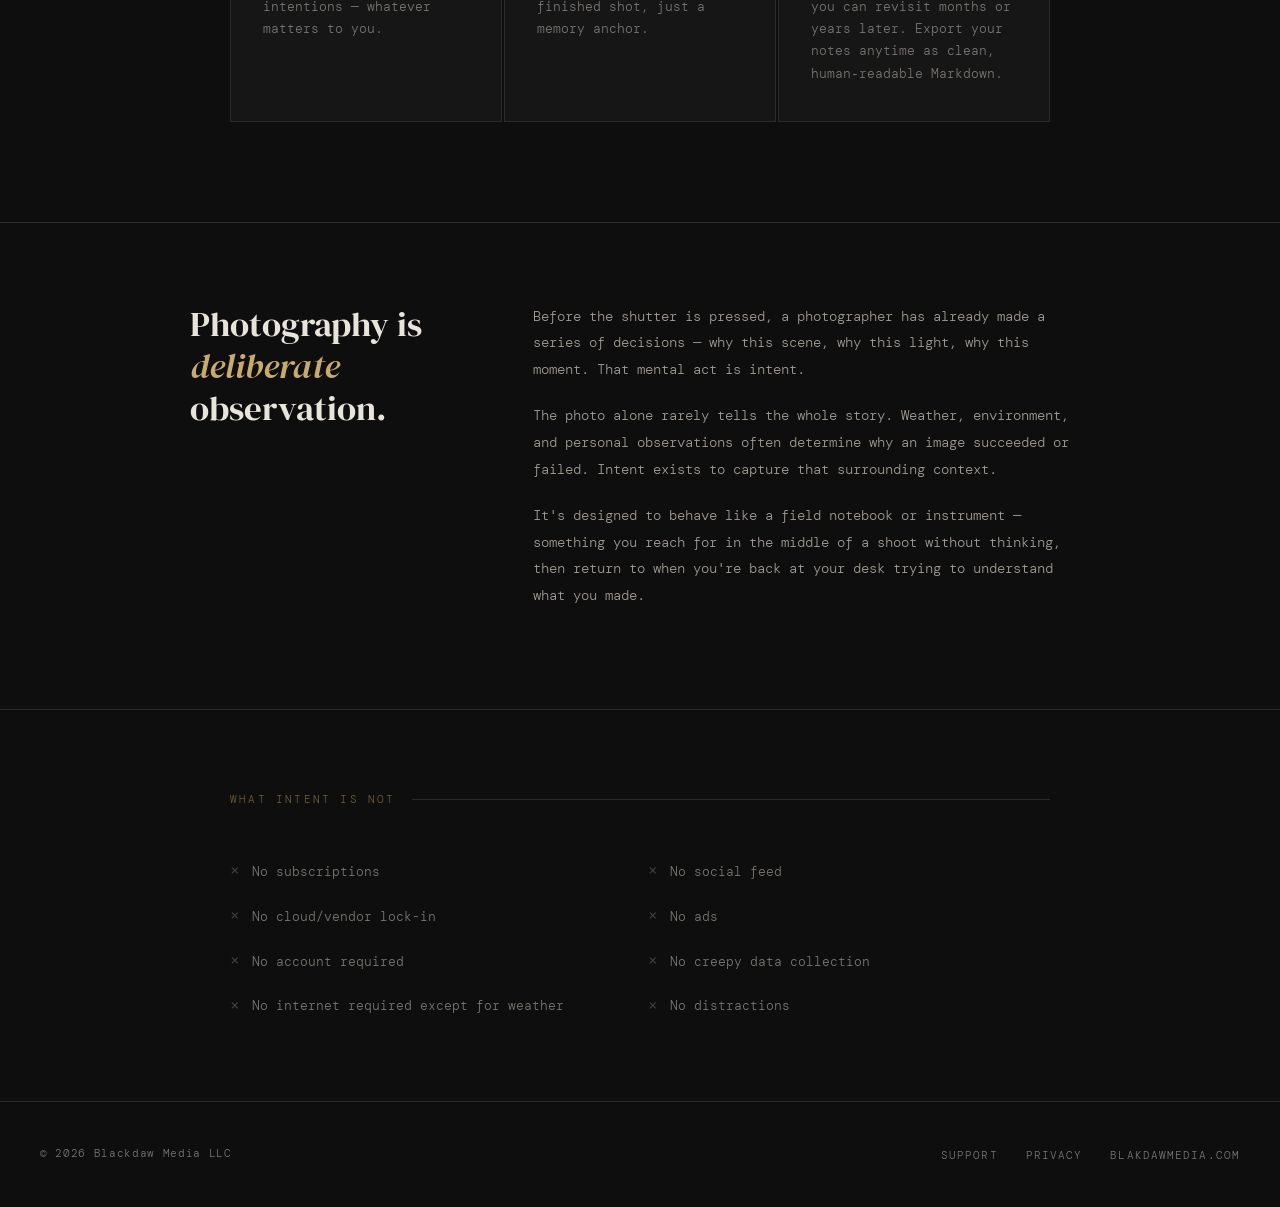
==== commit c65ffb6a: "clean up on the guide and added a link" ====
--- a/index.html
+++ b/index.html
@@ -16,6 +16,7 @@
     <a href="/" class="nav-logo"><em>Intent</em></a>
     <ul class="nav-links">
       <li><a href="#features">Features</a></li>
+      <li><a href="ios-guide.html">iOS Guide</a></li>
       <li><a href="support.html">Support</a></li>
       <li><a href="privacy.html">Privacy</a></li>
     </ul>
